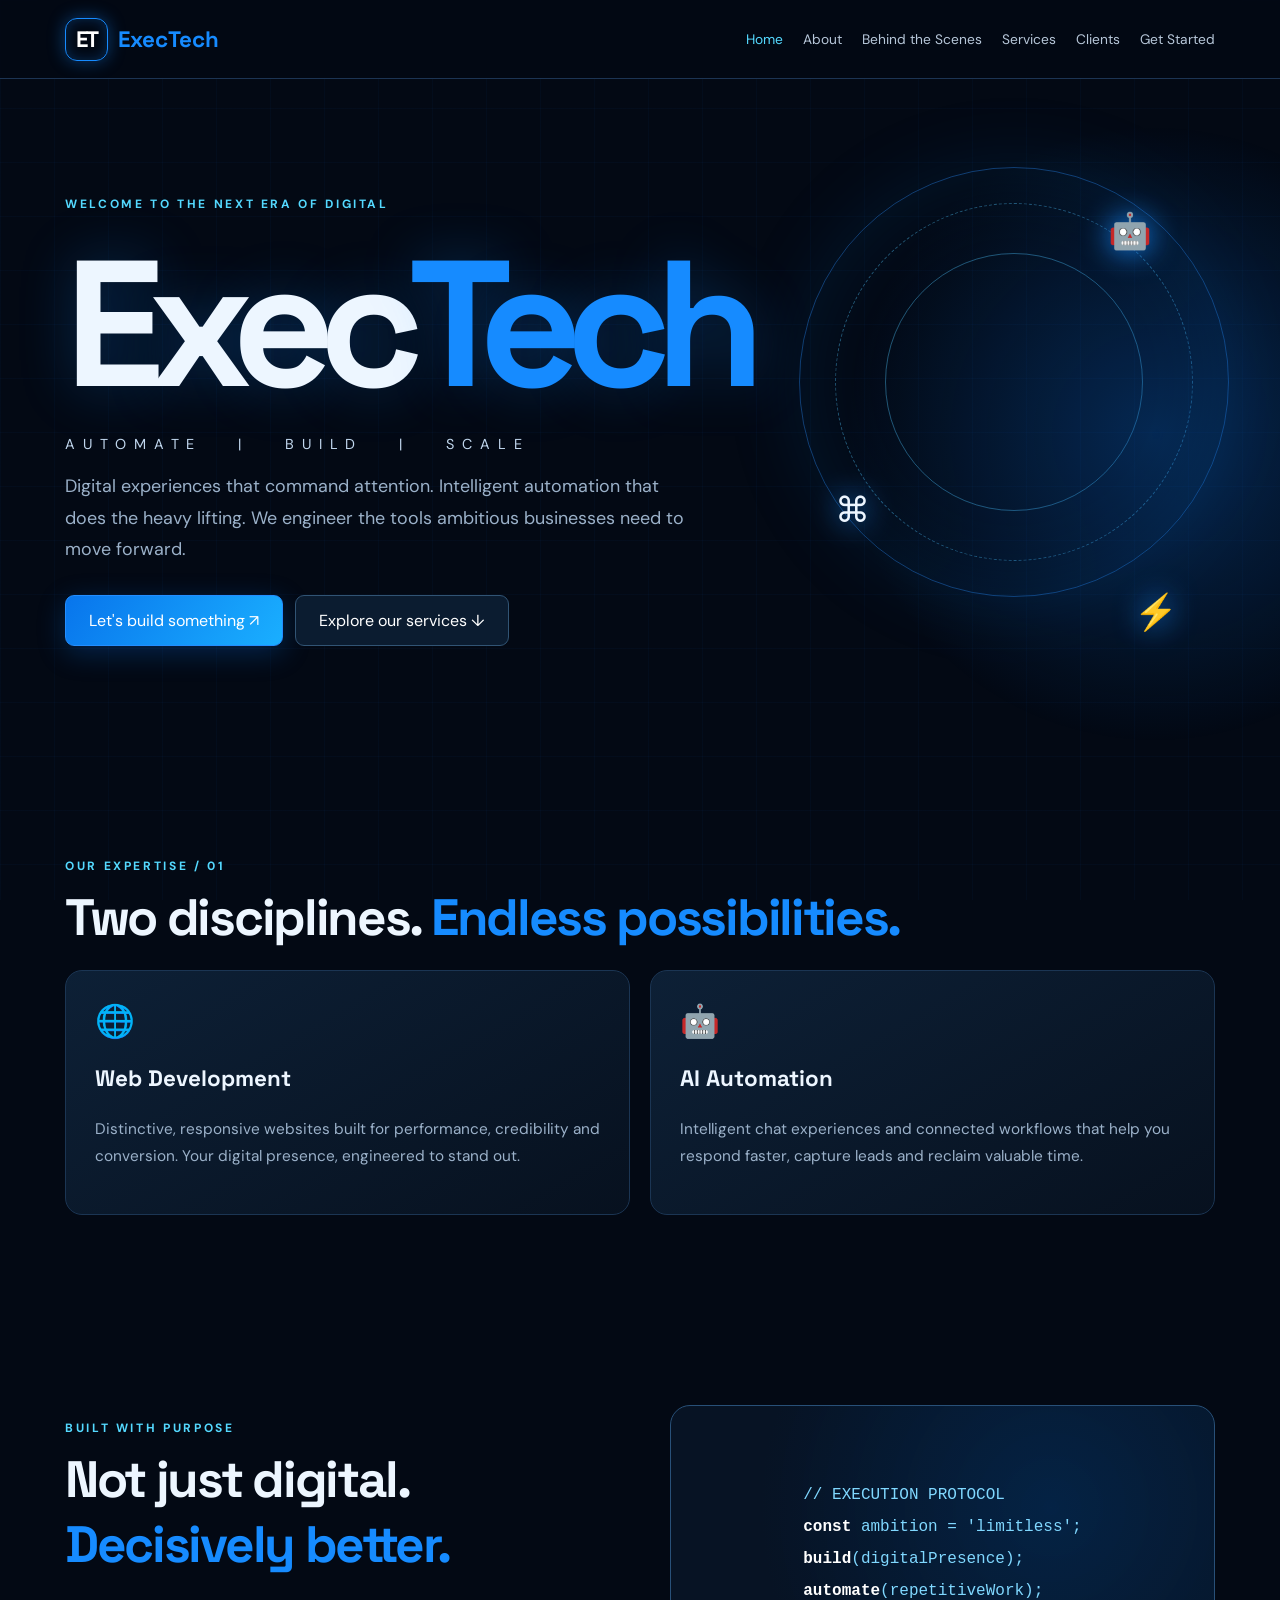
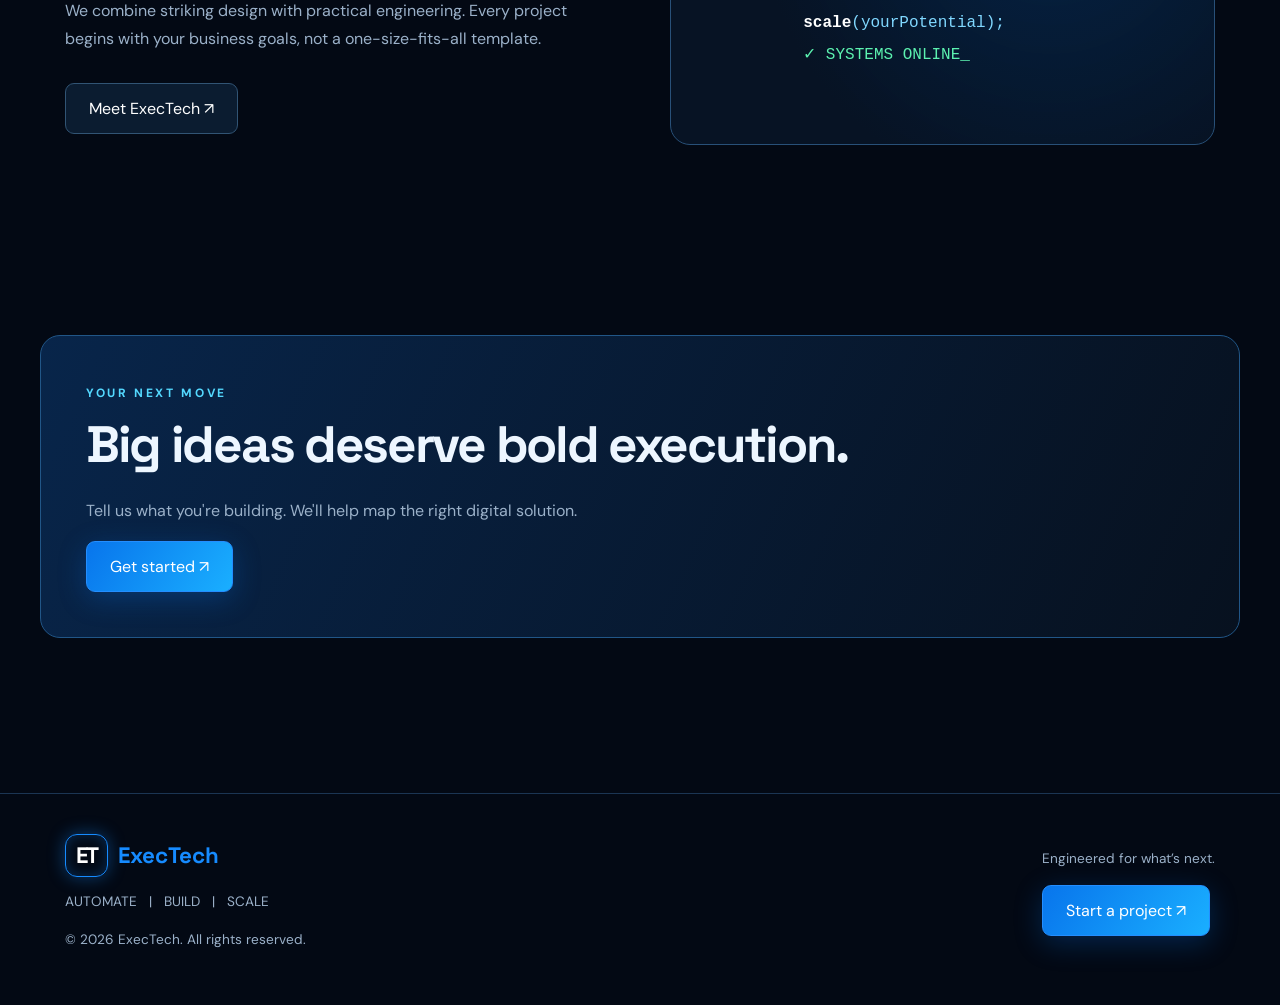
==== index.html @ 928086fd "First push of site files" ====
<!doctype html><html lang="en"><head><meta charset="utf-8"><meta name="viewport" content="width=device-width,initial-scale=1"><meta name="theme-color" content="#030914"><meta name="description" content="ExecTech builds high-performance websites and practical AI automation for ambitious businesses."><title>Home | ExecTech</title><link rel="icon" href="assets/favicon.svg" type="image/svg+xml"><link rel="stylesheet" href="styles.css" defer></head><body><header class="header"><nav class="container nav" aria-label="Main navigation"><a class="logo" href="index.html"><span class="mark">ET</span><span>Exec<span>Tech</span></span></a><button class="mobile" aria-label="Toggle navigation" aria-expanded="false">☰ Menu</button><div class="links"><a class="active" href="index.html">Home</a><a class="" href="about.html">About</a><a class="" href="behind-the-scenes.html">Behind the Scenes</a><a class="" href="services.html">Services</a><a class="" href="clients.html">Clients</a><a class="" href="get-started.html">Get Started</a></div></nav></header><main><section class="hero"><div class="orb"></div><span class="float f1" aria-hidden="true">🤖</span><span class="float f2" aria-hidden="true">⌘</span><span class="float f3" aria-hidden="true">⚡</span><div class="container"><span class="eyebrow">WELCOME TO THE NEXT ERA OF DIGITAL</span><h1 class="hero-title">Exec<span>Tech</span></h1><div class="tagline">AUTOMATE &nbsp; | &nbsp; BUILD &nbsp; | &nbsp; SCALE</div><p>Digital experiences that command attention. Intelligent automation that does the heavy lifting. We engineer the tools ambitious businesses need to move forward.</p><div class="buttons"><a class="button" href="get-started.html">Let's build something ↗</a><a class="button secondary" href="services.html">Explore our services ↓</a></div></div></section><section class="section"><div class="container"><span class="eyebrow">OUR EXPERTISE / 01</span><h2>Two disciplines. <span class="accent">Endless possibilities.</span></h2><div class="grid two"><article class="card reveal"><div class="emoji">🌐</div><h3>Web Development</h3><p>Distinctive, responsive websites built for performance, credibility and conversion. Your digital presence, engineered to stand out.</p></article><article class="card reveal"><div class="emoji">🤖</div><h3>AI Automation</h3><p>Intelligent chat experiences and connected workflows that help you respond faster, capture leads and reclaim valuable time.</p></article></div></div></section><section class="section"><div class="container split"><div class="reveal"><span class="eyebrow">BUILT WITH PURPOSE</span><h2>Not just digital. <span class="accent">Decisively better.</span></h2><p>We combine striking design with practical engineering. Every project begins with your business goals, not a one-size-fits-all template.</p><div class="buttons"><a class="button secondary" href="about.html">Meet ExecTech ↗</a></div></div><div class="visual reveal"><div class="code"><div>// EXECUTION PROTOCOL</div><div><b>const</b> ambition = 'limitless';</div><div><b>build</b>(digitalPresence);</div><div><b>automate</b>(repetitiveWork);</div><div><b>scale</b>(yourPotential);</div><div style="color:#5cf2b0">✓ SYSTEMS ONLINE_</div></div></div></div></section><section class="section"><div class="container banner reveal"><span class="eyebrow">YOUR NEXT MOVE</span><h2>Big ideas deserve bold execution.</h2><p>Tell us what you're building. We'll help map the right digital solution.</p><a class="button" href="get-started.html">Get started ↗</a></div></section></main><footer class="footer"><div class="container footer-inner"><div><a class="logo" href="index.html"><span class="mark">ET</span><span>Exec<span>Tech</span></span></a><p>AUTOMATE &nbsp; | &nbsp; BUILD &nbsp; | &nbsp; SCALE</p><p>© <span id="year">2026</span> ExecTech. All rights reserved.</p></div><div><p>Engineered for what’s next.</p><a href="get-started.html" class="button">Start a project ↗</a></div></div></footer><script src="script.js" defer></script></body></html>
---- styles.css ----
@import url('https://fonts.googleapis.com/css2?family=DM+Sans:wght@400;500;600;700&family=Space+Grotesk:wght@400;500;600;700&display=swap');:root{--bg:#030914;--panel:#0b1729;--line:#1b3553;--blue:#168bff;--cyan:#54d9ff;--white:#edf6ff;--muted:#9bb1c9}*{box-sizing:border-box}html{scroll-behavior:smooth}body{margin:0;background:var(--bg);color:var(--white);font-family:'DM Sans',sans-serif;overflow-x:hidden}body:before{content:'';position:fixed;inset:0;pointer-events:none;background-image:linear-gradient(#238bff09 1px,transparent 1px),linear-gradient(90deg,#238bff09 1px,transparent 1px);background-size:54px 54px;z-index:-1}a{color:inherit;text-decoration:none}h1,h2,h3,.logo{font-family:'Space Grotesk',sans-serif}h1{font-size:clamp(3rem,7vw,6.5rem);line-height:1.02;letter-spacing:-.065em;margin:20px 0}h2{font-size:clamp(2rem,4vw,3.6rem);letter-spacing:-.045em;margin:10px 0 20px}h3{font-size:1.4rem}p{line-height:1.75;color:var(--muted)}.container{max-width:1200px;margin:auto;padding:0 25px}.header{position:sticky;top:0;z-index:20;background:#030914df;backdrop-filter:blur(18px);border-bottom:1px solid #1c3453}.nav{min-height:78px;display:flex;align-items:center;justify-content:space-between;gap:20px}.logo{display:flex;align-items:center;gap:10px;font-size:1.4rem;font-weight:700}.mark{display:grid;place-items:center;border:1px solid var(--blue);box-shadow:0 0 17px #168bff66,inset 0 0 14px #168bff44;border-radius:12px;width:43px;height:43px;font-weight:700;color:#fff;letter-spacing:-.1em}.accent,.logo span:last-child{color:var(--blue)}.links{display:flex;align-items:center;gap:20px;font-size:.86rem}.links a{color:#b7c7d9}.links a:hover,.links a.active{color:var(--cyan)}.button{display:inline-flex;align-items:center;justify-content:center;padding:14px 23px;border:1px solid #248eff;border-radius:9px;background:linear-gradient(125deg,#0875ec,#1aafff);color:white!important;font-weight:700;box-shadow:0 7px 28px #0875ec44;cursor:pointer;font:inherit}.button.secondary{background:#0b1c30;box-shadow:none;border-color:#315474}.buttons{display:flex;flex-wrap:wrap;gap:12px;margin-top:30px}.eyebrow{color:var(--cyan);text-transform:uppercase;letter-spacing:.22em;font-size:.75rem;font-weight:700}.section{padding:95px 0}.hero{min-height:680px;display:flex;align-items:center;position:relative;overflow:hidden}.hero:after{content:'';position:absolute;right:-200px;top:30px;width:650px;height:650px;border-radius:50%;background:radial-gradient(circle,#0866ce55,transparent 67%);pointer-events:none}.hero .container{position:relative;z-index:2;width:100%}.hero p{max-width:630px;font-size:1.12rem}.hero-title{font-size:clamp(5rem,14vw,12rem);text-shadow:0 0 55px #168bff44;letter-spacing:-.09em}.hero-title span{color:#168bff}.tagline{letter-spacing:.55em;text-transform:uppercase;color:#c2d8ef;font-size:.9rem}.orb{position:absolute;border:1px solid #268fff66;border-radius:50%;width:430px;height:430px;right:4%;top:13%;animation:spin 30s linear infinite;box-shadow:0 0 80px #0b6dcc22,inset 0 0 90px #0b6dcc22}.orb:before,.orb:after{content:'';position:absolute;inset:35px;border:1px dashed #52c9ff66;border-radius:50%}.orb:after{inset:85px;border-style:solid}.float{position:absolute;z-index:1;font-size:2.2rem;animation:bob 5s ease-in-out infinite;filter:drop-shadow(0 0 15px #168bff)}.f1{right:10%;top:19%}.f2{right:32%;top:60%;animation-delay:-2s}.f3{right:8%;top:75%;animation-delay:-3s}@keyframes bob{50%{transform:translateY(-22px) rotate(9deg)}}@keyframes spin{to{transform:rotate(360deg)}}.grid{display:grid;grid-template-columns:repeat(3,1fr);gap:20px}.grid.two{grid-template-columns:repeat(2,1fr)}.card{border:1px solid var(--line);background:linear-gradient(150deg,#0d2036,#07111f);padding:29px;border-radius:17px;transition:.25s;position:relative;overflow:hidden}.card:hover{transform:translateY(-5px);border-color:var(--blue);box-shadow:0 15px 45px #0056b222}.card .emoji{font-size:2rem}.card p{font-size:.96rem}.pill{display:inline-block;border:1px solid #285078;border-radius:30px;padding:7px 13px;color:var(--cyan);font-size:.8rem}.split{display:grid;grid-template-columns:1fr 1fr;gap:60px;align-items:center}.visual{border:1px solid #285078;border-radius:20px;background:radial-gradient(circle at 70% 30%,#0958a855,#071324 65%);padding:30px;min-height:340px;display:grid;place-items:center}.code{font-family:monospace;color:#80d8ff;line-height:2;font-size:clamp(.8rem,1.4vw,1rem)}.code b{color:#fff}.price{font-family:'Space Grotesk';font-size:2.4rem;font-weight:700;color:#fff}.price small{font-size:.9rem;color:var(--muted)}.muted{color:var(--muted)}.banner{border:1px solid #215687;background:linear-gradient(115deg,#08254a,#07111f);border-radius:20px;padding:45px}.pagehead{padding:90px 0 55px;background:radial-gradient(ellipse at 70% 10%,#0a3e7755,transparent 55%)}.pagehead p{max-width:720px}.portrait{width:100%;max-width:480px;border-radius:20px;object-fit:cover;box-shadow:0 0 60px #0069b033;border:1px solid #31679b}.check{padding-left:20px;color:#b8cee3;line-height:2}.check li::marker{color:var(--cyan)}.client-image{width:100%;border-radius:12px;border:1px solid #27547a}.form{display:grid;gap:16px}.form label{display:grid;gap:8px;font-size:.9rem;color:#dceafa}.form input,.form textarea,.form select{width:100%;padding:14px 15px;border-radius:8px;background:#06111f;border:1px solid #2a4867;color:white;font:inherit}.form textarea{min-height:140px;resize:vertical}.choices{display:flex;flex-wrap:wrap;gap:12px}.choices label{display:flex;align-items:center;gap:6px;background:#0c1e33;padding:10px;border:1px solid #284663;border-radius:7px}.notice{background:#10253a;border:1px solid #29557b;border-radius:10px;padding:20px}.footer{border-top:1px solid var(--line);padding:40px 0;margin-top:60px}.footer-inner{display:flex;justify-content:space-between;flex-wrap:wrap;gap:20px}.footer p{font-size:.85rem}.mobile{display:none}.reveal{opacity:0;transform:translateY(20px);transition:opacity .7s,transform .7s}.reveal.visible{opacity:1;transform:none}@media(max-width:850px){.links{display:none;position:absolute;top:78px;left:0;right:0;padding:25px;background:#061120;flex-direction:column;align-items:flex-start}.links.open{display:flex}.mobile{display:block;background:none;color:white;border:1px solid #315474;border-radius:7px;padding:8px 12px}.grid,.grid.two,.split{grid-template-columns:1fr}.hero{min-height:660px}.orb{opacity:.35;right:-240px}.hero-title{font-size:clamp(4.5rem,16vw,8rem)}.tagline{letter-spacing:.25em}.section{padding:65px 0}}@media(prefers-reduced-motion:reduce){*,*:before,*:after{animation:none!important;scroll-behavior:auto!important}.reveal{opacity:1;transform:none}}
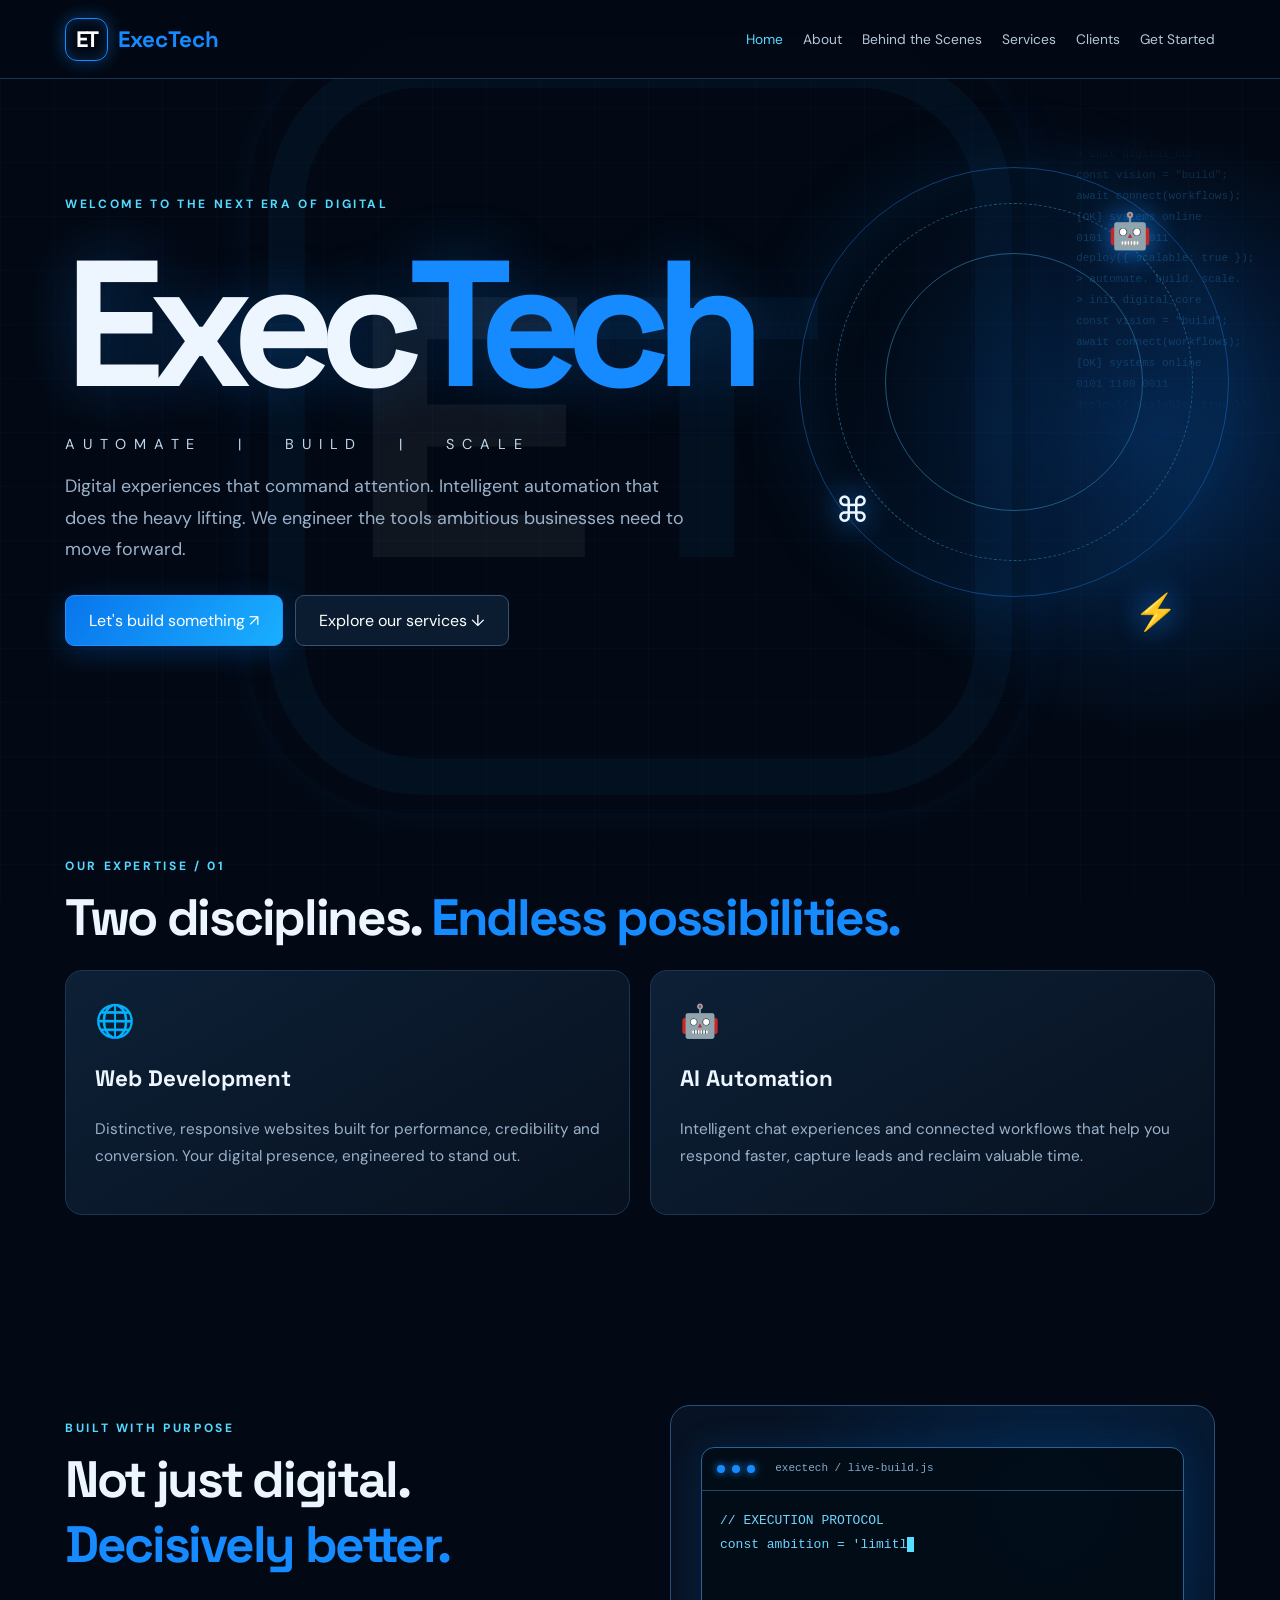
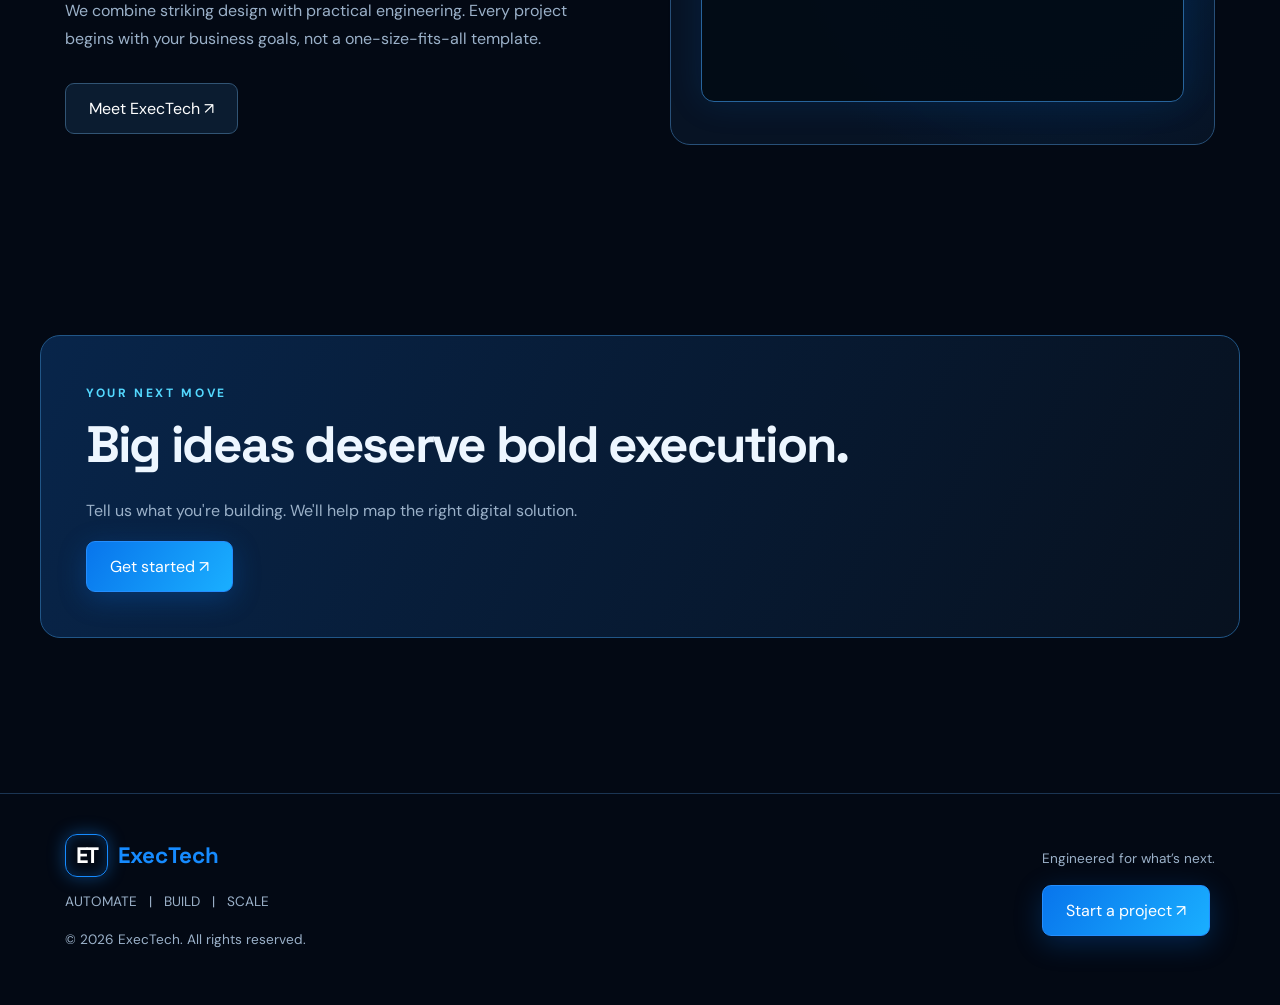
==== commit 27d4b9c1: "version 2" ====
--- a/index.html
+++ b/index.html
@@ -1 +1 @@
-<!doctype html><html lang="en"><head><meta charset="utf-8"><meta name="viewport" content="width=device-width,initial-scale=1"><meta name="theme-color" content="#030914"><meta name="description" content="ExecTech builds high-performance websites and practical AI automation for ambitious businesses."><title>Home | ExecTech</title><link rel="icon" href="assets/favicon.svg" type="image/svg+xml"><link rel="stylesheet" href="styles.css" defer></head><body><header class="header"><nav class="container nav" aria-label="Main navigation"><a class="logo" href="index.html"><span class="mark">ET</span><span>Exec<span>Tech</span></span></a><button class="mobile" aria-label="Toggle navigation" aria-expanded="false">☰ Menu</button><div class="links"><a class="active" href="index.html">Home</a><a class="" href="about.html">About</a><a class="" href="behind-the-scenes.html">Behind the Scenes</a><a class="" href="services.html">Services</a><a class="" href="clients.html">Clients</a><a class="" href="get-started.html">Get Started</a></div></nav></header><main><section class="hero"><div class="orb"></div><span class="float f1" aria-hidden="true">🤖</span><span class="float f2" aria-hidden="true">⌘</span><span class="float f3" aria-hidden="true">⚡</span><div class="container"><span class="eyebrow">WELCOME TO THE NEXT ERA OF DIGITAL</span><h1 class="hero-title">Exec<span>Tech</span></h1><div class="tagline">AUTOMATE &nbsp; | &nbsp; BUILD &nbsp; | &nbsp; SCALE</div><p>Digital experiences that command attention. Intelligent automation that does the heavy lifting. We engineer the tools ambitious businesses need to move forward.</p><div class="buttons"><a class="button" href="get-started.html">Let's build something ↗</a><a class="button secondary" href="services.html">Explore our services ↓</a></div></div></section><section class="section"><div class="container"><span class="eyebrow">OUR EXPERTISE / 01</span><h2>Two disciplines. <span class="accent">Endless possibilities.</span></h2><div class="grid two"><article class="card reveal"><div class="emoji">🌐</div><h3>Web Development</h3><p>Distinctive, responsive websites built for performance, credibility and conversion. Your digital presence, engineered to stand out.</p></article><article class="card reveal"><div class="emoji">🤖</div><h3>AI Automation</h3><p>Intelligent chat experiences and connected workflows that help you respond faster, capture leads and reclaim valuable time.</p></article></div></div></section><section class="section"><div class="container split"><div class="reveal"><span class="eyebrow">BUILT WITH PURPOSE</span><h2>Not just digital. <span class="accent">Decisively better.</span></h2><p>We combine striking design with practical engineering. Every project begins with your business goals, not a one-size-fits-all template.</p><div class="buttons"><a class="button secondary" href="about.html">Meet ExecTech ↗</a></div></div><div class="visual reveal"><div class="code"><div>// EXECUTION PROTOCOL</div><div><b>const</b> ambition = 'limitless';</div><div><b>build</b>(digitalPresence);</div><div><b>automate</b>(repetitiveWork);</div><div><b>scale</b>(yourPotential);</div><div style="color:#5cf2b0">✓ SYSTEMS ONLINE_</div></div></div></div></section><section class="section"><div class="container banner reveal"><span class="eyebrow">YOUR NEXT MOVE</span><h2>Big ideas deserve bold execution.</h2><p>Tell us what you're building. We'll help map the right digital solution.</p><a class="button" href="get-started.html">Get started ↗</a></div></section></main><footer class="footer"><div class="container footer-inner"><div><a class="logo" href="index.html"><span class="mark">ET</span><span>Exec<span>Tech</span></span></a><p>AUTOMATE &nbsp; | &nbsp; BUILD &nbsp; | &nbsp; SCALE</p><p>© <span id="year">2026</span> ExecTech. All rights reserved.</p></div><div><p>Engineered for what’s next.</p><a href="get-started.html" class="button">Start a project ↗</a></div></div></footer><script src="script.js" defer></script></body></html>+<!doctype html><html lang="en"><head><meta charset="utf-8"><meta name="viewport" content="width=device-width,initial-scale=1"><meta name="theme-color" content="#030914"><meta name="description" content="ExecTech builds high-performance websites and practical AI automation for ambitious businesses."><title>Home | ExecTech</title><link rel="icon" href="assets/favicon.svg" type="image/svg+xml"><link rel="stylesheet" href="styles.css" defer></head><body><div class="tech-atmosphere" aria-hidden="true"><div class="tech-watermark"><img src="assets/favicon.svg" alt=""></div><div class="tech-particles" id="tech-particles"></div><div class="tech-stream" id="tech-stream"></div></div><header class="header"><nav class="container nav" aria-label="Main navigation"><a class="logo" href="index.html"><span class="mark">ET</span><span>Exec<span>Tech</span></span></a><button class="mobile" aria-label="Toggle navigation" aria-expanded="false">☰ Menu</button><div class="links"><a class="active" href="index.html">Home</a><a class="" href="about.html">About</a><a class="" href="behind-the-scenes.html">Behind the Scenes</a><a class="" href="services.html">Services</a><a class="" href="clients.html">Clients</a><a class="" href="get-started.html">Get Started</a></div></nav></header><main><section class="hero"><div class="orb"></div><span class="float f1" aria-hidden="true">🤖</span><span class="float f2" aria-hidden="true">⌘</span><span class="float f3" aria-hidden="true">⚡</span><div class="container"><span class="eyebrow">WELCOME TO THE NEXT ERA OF DIGITAL</span><h1 class="hero-title">Exec<span>Tech</span></h1><div class="tagline">AUTOMATE &nbsp; | &nbsp; BUILD &nbsp; | &nbsp; SCALE</div><p>Digital experiences that command attention. Intelligent automation that does the heavy lifting. We engineer the tools ambitious businesses need to move forward.</p><div class="buttons"><a class="button" href="get-started.html">Let's build something ↗</a><a class="button secondary" href="services.html">Explore our services ↓</a></div></div></section><section class="section"><div class="container"><span class="eyebrow">OUR EXPERTISE / 01</span><h2>Two disciplines. <span class="accent">Endless possibilities.</span></h2><div class="grid two"><article class="card reveal"><div class="emoji">🌐</div><h3>Web Development</h3><p>Distinctive, responsive websites built for performance, credibility and conversion. Your digital presence, engineered to stand out.</p></article><article class="card reveal"><div class="emoji">🤖</div><h3>AI Automation</h3><p>Intelligent chat experiences and connected workflows that help you respond faster, capture leads and reclaim valuable time.</p></article></div></div></section><section class="section"><div class="container split"><div class="reveal"><span class="eyebrow">BUILT WITH PURPOSE</span><h2>Not just digital. <span class="accent">Decisively better.</span></h2><p>We combine striking design with practical engineering. Every project begins with your business goals, not a one-size-fits-all template.</p><div class="buttons"><a class="button secondary" href="about.html">Meet ExecTech ↗</a></div></div><div class="visual reveal"><div class="live-terminal" aria-label="Animated development code"><div class="terminal-top"><i class="terminal-dot"></i><i class="terminal-dot"></i><i class="terminal-dot"></i>&nbsp; exectech / live-build.js</div><div class="terminal-body"><span id="live-code">// Initialising ExecTech...</span><span class="cursor"></span></div></div></div></div></section><section class="section"><div class="container banner reveal"><span class="eyebrow">YOUR NEXT MOVE</span><h2>Big ideas deserve bold execution.</h2><p>Tell us what you're building. We'll help map the right digital solution.</p><a class="button" href="get-started.html">Get started ↗</a></div></section></main><footer class="footer"><div class="container footer-inner"><div><a class="logo" href="index.html"><span class="mark">ET</span><span>Exec<span>Tech</span></span></a><p>AUTOMATE &nbsp; | &nbsp; BUILD &nbsp; | &nbsp; SCALE</p><p>© <span id="year">2026</span> ExecTech. All rights reserved.</p></div><div><p>Engineered for what’s next.</p><a href="get-started.html" class="button">Start a project ↗</a></div></div></footer><script src="script.js" defer></script></body></html>
--- a/styles.css
+++ b/styles.css
@@ -1 +1,2 @@
-@import url('https://fonts.googleapis.com/css2?family=DM+Sans:wght@400;500;600;700&family=Space+Grotesk:wght@400;500;600;700&display=swap');:root{--bg:#030914;--panel:#0b1729;--line:#1b3553;--blue:#168bff;--cyan:#54d9ff;--white:#edf6ff;--muted:#9bb1c9}*{box-sizing:border-box}html{scroll-behavior:smooth}body{margin:0;background:var(--bg);color:var(--white);font-family:'DM Sans',sans-serif;overflow-x:hidden}body:before{content:'';position:fixed;inset:0;pointer-events:none;background-image:linear-gradient(#238bff09 1px,transparent 1px),linear-gradient(90deg,#238bff09 1px,transparent 1px);background-size:54px 54px;z-index:-1}a{color:inherit;text-decoration:none}h1,h2,h3,.logo{font-family:'Space Grotesk',sans-serif}h1{font-size:clamp(3rem,7vw,6.5rem);line-height:1.02;letter-spacing:-.065em;margin:20px 0}h2{font-size:clamp(2rem,4vw,3.6rem);letter-spacing:-.045em;margin:10px 0 20px}h3{font-size:1.4rem}p{line-height:1.75;color:var(--muted)}.container{max-width:1200px;margin:auto;padding:0 25px}.header{position:sticky;top:0;z-index:20;background:#030914df;backdrop-filter:blur(18px);border-bottom:1px solid #1c3453}.nav{min-height:78px;display:flex;align-items:center;justify-content:space-between;gap:20px}.logo{display:flex;align-items:center;gap:10px;font-size:1.4rem;font-weight:700}.mark{display:grid;place-items:center;border:1px solid var(--blue);box-shadow:0 0 17px #168bff66,inset 0 0 14px #168bff44;border-radius:12px;width:43px;height:43px;font-weight:700;color:#fff;letter-spacing:-.1em}.accent,.logo span:last-child{color:var(--blue)}.links{display:flex;align-items:center;gap:20px;font-size:.86rem}.links a{color:#b7c7d9}.links a:hover,.links a.active{color:var(--cyan)}.button{display:inline-flex;align-items:center;justify-content:center;padding:14px 23px;border:1px solid #248eff;border-radius:9px;background:linear-gradient(125deg,#0875ec,#1aafff);color:white!important;font-weight:700;box-shadow:0 7px 28px #0875ec44;cursor:pointer;font:inherit}.button.secondary{background:#0b1c30;box-shadow:none;border-color:#315474}.buttons{display:flex;flex-wrap:wrap;gap:12px;margin-top:30px}.eyebrow{color:var(--cyan);text-transform:uppercase;letter-spacing:.22em;font-size:.75rem;font-weight:700}.section{padding:95px 0}.hero{min-height:680px;display:flex;align-items:center;position:relative;overflow:hidden}.hero:after{content:'';position:absolute;right:-200px;top:30px;width:650px;height:650px;border-radius:50%;background:radial-gradient(circle,#0866ce55,transparent 67%);pointer-events:none}.hero .container{position:relative;z-index:2;width:100%}.hero p{max-width:630px;font-size:1.12rem}.hero-title{font-size:clamp(5rem,14vw,12rem);text-shadow:0 0 55px #168bff44;letter-spacing:-.09em}.hero-title span{color:#168bff}.tagline{letter-spacing:.55em;text-transform:uppercase;color:#c2d8ef;font-size:.9rem}.orb{position:absolute;border:1px solid #268fff66;border-radius:50%;width:430px;height:430px;right:4%;top:13%;animation:spin 30s linear infinite;box-shadow:0 0 80px #0b6dcc22,inset 0 0 90px #0b6dcc22}.orb:before,.orb:after{content:'';position:absolute;inset:35px;border:1px dashed #52c9ff66;border-radius:50%}.orb:after{inset:85px;border-style:solid}.float{position:absolute;z-index:1;font-size:2.2rem;animation:bob 5s ease-in-out infinite;filter:drop-shadow(0 0 15px #168bff)}.f1{right:10%;top:19%}.f2{right:32%;top:60%;animation-delay:-2s}.f3{right:8%;top:75%;animation-delay:-3s}@keyframes bob{50%{transform:translateY(-22px) rotate(9deg)}}@keyframes spin{to{transform:rotate(360deg)}}.grid{display:grid;grid-template-columns:repeat(3,1fr);gap:20px}.grid.two{grid-template-columns:repeat(2,1fr)}.card{border:1px solid var(--line);background:linear-gradient(150deg,#0d2036,#07111f);padding:29px;border-radius:17px;transition:.25s;position:relative;overflow:hidden}.card:hover{transform:translateY(-5px);border-color:var(--blue);box-shadow:0 15px 45px #0056b222}.card .emoji{font-size:2rem}.card p{font-size:.96rem}.pill{display:inline-block;border:1px solid #285078;border-radius:30px;padding:7px 13px;color:var(--cyan);font-size:.8rem}.split{display:grid;grid-template-columns:1fr 1fr;gap:60px;align-items:center}.visual{border:1px solid #285078;border-radius:20px;background:radial-gradient(circle at 70% 30%,#0958a855,#071324 65%);padding:30px;min-height:340px;display:grid;place-items:center}.code{font-family:monospace;color:#80d8ff;line-height:2;font-size:clamp(.8rem,1.4vw,1rem)}.code b{color:#fff}.price{font-family:'Space Grotesk';font-size:2.4rem;font-weight:700;color:#fff}.price small{font-size:.9rem;color:var(--muted)}.muted{color:var(--muted)}.banner{border:1px solid #215687;background:linear-gradient(115deg,#08254a,#07111f);border-radius:20px;padding:45px}.pagehead{padding:90px 0 55px;background:radial-gradient(ellipse at 70% 10%,#0a3e7755,transparent 55%)}.pagehead p{max-width:720px}.portrait{width:100%;max-width:480px;border-radius:20px;object-fit:cover;box-shadow:0 0 60px #0069b033;border:1px solid #31679b}.check{padding-left:20px;color:#b8cee3;line-height:2}.check li::marker{color:var(--cyan)}.client-image{width:100%;border-radius:12px;border:1px solid #27547a}.form{display:grid;gap:16px}.form label{display:grid;gap:8px;font-size:.9rem;color:#dceafa}.form input,.form textarea,.form select{width:100%;padding:14px 15px;border-radius:8px;background:#06111f;border:1px solid #2a4867;color:white;font:inherit}.form textarea{min-height:140px;resize:vertical}.choices{display:flex;flex-wrap:wrap;gap:12px}.choices label{display:flex;align-items:center;gap:6px;background:#0c1e33;padding:10px;border:1px solid #284663;border-radius:7px}.notice{background:#10253a;border:1px solid #29557b;border-radius:10px;padding:20px}.footer{border-top:1px solid var(--line);padding:40px 0;margin-top:60px}.footer-inner{display:flex;justify-content:space-between;flex-wrap:wrap;gap:20px}.footer p{font-size:.85rem}.mobile{display:none}.reveal{opacity:0;transform:translateY(20px);transition:opacity .7s,transform .7s}.reveal.visible{opacity:1;transform:none}@media(max-width:850px){.links{display:none;position:absolute;top:78px;left:0;right:0;padding:25px;background:#061120;flex-direction:column;align-items:flex-start}.links.open{display:flex}.mobile{display:block;background:none;color:white;border:1px solid #315474;border-radius:7px;padding:8px 12px}.grid,.grid.two,.split{grid-template-columns:1fr}.hero{min-height:660px}.orb{opacity:.35;right:-240px}.hero-title{font-size:clamp(4.5rem,16vw,8rem)}.tagline{letter-spacing:.25em}.section{padding:65px 0}}@media(prefers-reduced-motion:reduce){*,*:before,*:after{animation:none!important;scroll-behavior:auto!important}.reveal{opacity:1;transform:none}}+@import url('https://fonts.googleapis.com/css2?family=DM+Sans:wght@400;500;600;700&family=Space+Grotesk:wght@400;500;600;700&display=swap');:root{--bg:#030914;--panel:#0b1729;--line:#1b3553;--blue:#168bff;--cyan:#54d9ff;--white:#edf6ff;--muted:#9bb1c9}*{box-sizing:border-box}html{scroll-behavior:smooth}body{margin:0;background:var(--bg);color:var(--white);font-family:'DM Sans',sans-serif;overflow-x:hidden}body:before{content:'';position:fixed;inset:0;pointer-events:none;background-image:linear-gradient(#238bff09 1px,transparent 1px),linear-gradient(90deg,#238bff09 1px,transparent 1px);background-size:54px 54px;z-index:-1}a{color:inherit;text-decoration:none}h1,h2,h3,.logo{font-family:'Space Grotesk',sans-serif}h1{font-size:clamp(3rem,7vw,6.5rem);line-height:1.02;letter-spacing:-.065em;margin:20px 0}h2{font-size:clamp(2rem,4vw,3.6rem);letter-spacing:-.045em;margin:10px 0 20px}h3{font-size:1.4rem}p{line-height:1.75;color:var(--muted)}.container{max-width:1200px;margin:auto;padding:0 25px}.header{position:sticky;top:0;z-index:20;background:#030914df;backdrop-filter:blur(18px);border-bottom:1px solid #1c3453}.nav{min-height:78px;display:flex;align-items:center;justify-content:space-between;gap:20px}.logo{display:flex;align-items:center;gap:10px;font-size:1.4rem;font-weight:700}.mark{display:grid;place-items:center;border:1px solid var(--blue);box-shadow:0 0 17px #168bff66,inset 0 0 14px #168bff44;border-radius:12px;width:43px;height:43px;font-weight:700;color:#fff;letter-spacing:-.1em}.accent,.logo span:last-child{color:var(--blue)}.links{display:flex;align-items:center;gap:20px;font-size:.86rem}.links a{color:#b7c7d9}.links a:hover,.links a.active{color:var(--cyan)}.button{display:inline-flex;align-items:center;justify-content:center;padding:14px 23px;border:1px solid #248eff;border-radius:9px;background:linear-gradient(125deg,#0875ec,#1aafff);color:white!important;font-weight:700;box-shadow:0 7px 28px #0875ec44;cursor:pointer;font:inherit}.button.secondary{background:#0b1c30;box-shadow:none;border-color:#315474}.buttons{display:flex;flex-wrap:wrap;gap:12px;margin-top:30px}.eyebrow{color:var(--cyan);text-transform:uppercase;letter-spacing:.22em;font-size:.75rem;font-weight:700}.section{padding:95px 0}.hero{min-height:680px;display:flex;align-items:center;position:relative;overflow:hidden}.hero:after{content:'';position:absolute;right:-200px;top:30px;width:650px;height:650px;border-radius:50%;background:radial-gradient(circle,#0866ce55,transparent 67%);pointer-events:none}.hero .container{position:relative;z-index:2;width:100%}.hero p{max-width:630px;font-size:1.12rem}.hero-title{font-size:clamp(5rem,14vw,12rem);text-shadow:0 0 55px #168bff44;letter-spacing:-.09em}.hero-title span{color:#168bff}.tagline{letter-spacing:.55em;text-transform:uppercase;color:#c2d8ef;font-size:.9rem}.orb{position:absolute;border:1px solid #268fff66;border-radius:50%;width:430px;height:430px;right:4%;top:13%;animation:spin 30s linear infinite;box-shadow:0 0 80px #0b6dcc22,inset 0 0 90px #0b6dcc22}.orb:before,.orb:after{content:'';position:absolute;inset:35px;border:1px dashed #52c9ff66;border-radius:50%}.orb:after{inset:85px;border-style:solid}.float{position:absolute;z-index:1;font-size:2.2rem;animation:bob 5s ease-in-out infinite;filter:drop-shadow(0 0 15px #168bff)}.f1{right:10%;top:19%}.f2{right:32%;top:60%;animation-delay:-2s}.f3{right:8%;top:75%;animation-delay:-3s}@keyframes bob{50%{transform:translateY(-22px) rotate(9deg)}}@keyframes spin{to{transform:rotate(360deg)}}.grid{display:grid;grid-template-columns:repeat(3,1fr);gap:20px}.grid.two{grid-template-columns:repeat(2,1fr)}.card{border:1px solid var(--line);background:linear-gradient(150deg,#0d2036,#07111f);padding:29px;border-radius:17px;transition:.25s;position:relative;overflow:hidden}.card:hover{transform:translateY(-5px);border-color:var(--blue);box-shadow:0 15px 45px #0056b222}.card .emoji{font-size:2rem}.card p{font-size:.96rem}.pill{display:inline-block;border:1px solid #285078;border-radius:30px;padding:7px 13px;color:var(--cyan);font-size:.8rem}.split{display:grid;grid-template-columns:1fr 1fr;gap:60px;align-items:center}.visual{border:1px solid #285078;border-radius:20px;background:radial-gradient(circle at 70% 30%,#0958a855,#071324 65%);padding:30px;min-height:340px;display:grid;place-items:center}.code{font-family:monospace;color:#80d8ff;line-height:2;font-size:clamp(.8rem,1.4vw,1rem)}.code b{color:#fff}.price{font-family:'Space Grotesk';font-size:2.4rem;font-weight:700;color:#fff}.price small{font-size:.9rem;color:var(--muted)}.muted{color:var(--muted)}.banner{border:1px solid #215687;background:linear-gradient(115deg,#08254a,#07111f);border-radius:20px;padding:45px}.pagehead{padding:90px 0 55px;background:radial-gradient(ellipse at 70% 10%,#0a3e7755,transparent 55%)}.pagehead p{max-width:720px}.portrait{width:100%;max-width:480px;border-radius:20px;object-fit:cover;box-shadow:0 0 60px #0069b033;border:1px solid #31679b}.check{padding-left:20px;color:#b8cee3;line-height:2}.check li::marker{color:var(--cyan)}.client-image{width:100%;border-radius:12px;border:1px solid #27547a}.form{display:grid;gap:16px}.form label{display:grid;gap:8px;font-size:.9rem;color:#dceafa}.form input,.form textarea,.form select{width:100%;padding:14px 15px;border-radius:8px;background:#06111f;border:1px solid #2a4867;color:white;font:inherit}.form textarea{min-height:140px;resize:vertical}.choices{display:flex;flex-wrap:wrap;gap:12px}.choices label{display:flex;align-items:center;gap:6px;background:#0c1e33;padding:10px;border:1px solid #284663;border-radius:7px}.notice{background:#10253a;border:1px solid #29557b;border-radius:10px;padding:20px}.footer{border-top:1px solid var(--line);padding:40px 0;margin-top:60px}.footer-inner{display:flex;justify-content:space-between;flex-wrap:wrap;gap:20px}.footer p{font-size:.85rem}.mobile{display:none}.reveal{opacity:0;transform:translateY(20px);transition:opacity .7s,transform .7s}.reveal.visible{opacity:1;transform:none}@media(max-width:850px){.links{display:none;position:absolute;top:78px;left:0;right:0;padding:25px;background:#061120;flex-direction:column;align-items:flex-start}.links.open{display:flex}.mobile{display:block;background:none;color:white;border:1px solid #315474;border-radius:7px;padding:8px 12px}.grid,.grid.two,.split{grid-template-columns:1fr}.hero{min-height:660px}.orb{opacity:.35;right:-240px}.hero-title{font-size:clamp(4.5rem,16vw,8rem)}.tagline{letter-spacing:.25em}.section{padding:65px 0}}@media(prefers-reduced-motion:reduce){*,*:before,*:after{animation:none!important;scroll-behavior:auto!important}.reveal{opacity:1;transform:none}}
+.tech-atmosphere{position:fixed;inset:0;z-index:0;pointer-events:none;overflow:hidden}.tech-watermark{position:absolute;left:50%;top:47%;transform:translate(-50%,-50%);width:min(70vw,780px);opacity:.055;filter:drop-shadow(0 0 24px #168bff);animation:watermarkPulse 5s ease-in-out infinite}.tech-watermark img{width:100%;display:block}.tech-particles{position:absolute;inset:0}.tech-particle{position:absolute;width:3px;height:3px;border-radius:50%;background:#4bcaff;box-shadow:0 0 12px #168bff;animation:particleDrift var(--duration) linear infinite;animation-delay:var(--delay);left:var(--left);top:105%}.tech-stream{position:absolute;right:2%;top:16%;max-width:260px;font:11px/1.9 monospace;color:#43baff;opacity:.23;white-space:pre;mask-image:linear-gradient(transparent,#000 15%,#000 85%,transparent)}body>header,body>main,body>footer{position:relative;z-index:1}@keyframes watermarkPulse{0%,100%{opacity:.035;filter:drop-shadow(0 0 8px #168bff)}50%{opacity:.105;filter:drop-shadow(0 0 42px #168bff)}}@keyframes particleDrift{to{transform:translate(var(--shift),-115vh);opacity:0}}.live-terminal{border:1px solid #27649c;border-radius:13px;background:#020b15e8;box-shadow:0 0 35px #0875ec25;overflow:hidden;width:100%;font:13px/1.8 monospace}.terminal-top{display:flex;align-items:center;gap:7px;padding:11px 15px;border-bottom:1px solid #244568;color:#86a8c9;font-size:11px}.terminal-dot{height:8px;width:8px;border-radius:50%;background:#168bff;box-shadow:0 0 9px #168bff}.terminal-body{padding:18px;min-height:210px;color:#6fd4ff;white-space:pre-wrap;overflow-wrap:anywhere}.cursor{display:inline-block;width:7px;height:15px;background:#56dfff;vertical-align:middle;animation:blink .8s steps(1) infinite}@keyframes blink{50%{opacity:0}}.form button[type=submit]{justify-self:start;border:2px solid #59c8ff;outline:2px solid #137aff;outline-offset:5px;box-shadow:0 0 0 8px #137aff18,0 0 27px #168bff65;transition:transform .2s,box-shadow .2s}.form button[type=submit]:hover{transform:translateY(-3px);box-shadow:0 0 0 8px #137aff25,0 0 45px #168bff99}@media(max-width:850px){.tech-stream{opacity:.1;right:-100px}.tech-watermark{width:95vw}}@media(prefers-reduced-motion:reduce){.tech-watermark,.tech-particle,.cursor{animation:none!important}}
